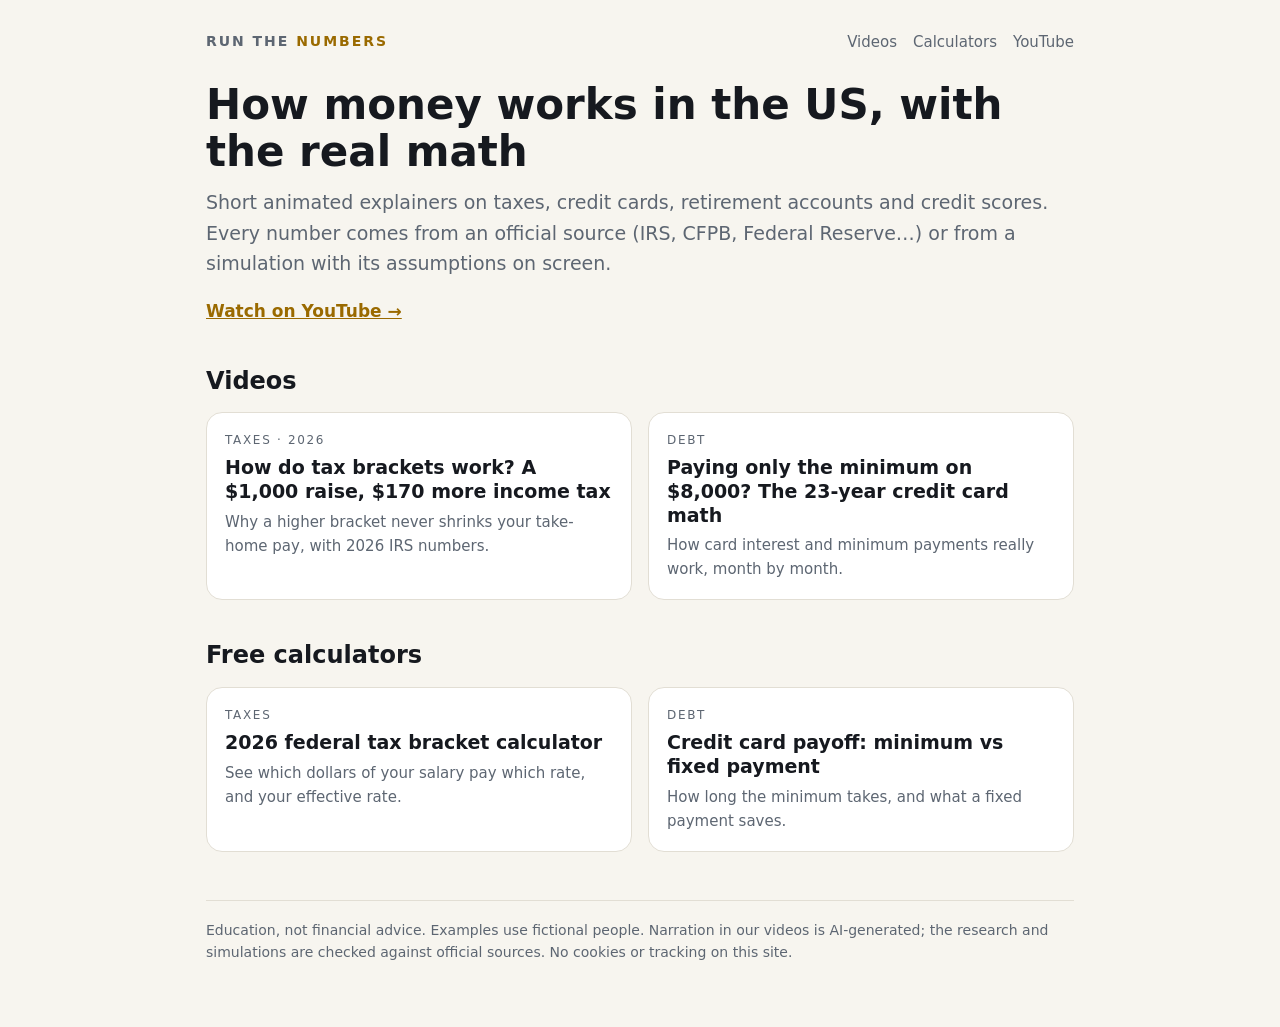
==== index.html @ 93d86e3c "Run the Numbers site v1: home, 2 episode pages, 2 calculators Co-Authored-By: Claude Opus 5.5 <norep" ====
<!doctype html>
<html lang="en"><head><meta charset="utf-8"><meta name="viewport" content="width=device-width,initial-scale=1">
<title>Run the Numbers — US money, explained with real math</title>
<meta name="description" content="Animated explainers and free calculators on how money works in the US: taxes, credit cards, retirement accounts, credit scores. Every number from official sources.">
<link rel="stylesheet" href="style.css"></head><body><div class="wrap">
<header class="top"><a class="brand" href="./">RUN THE <b>NUMBERS</b></a>
<nav><a href="#videos">Videos</a><a href="#calculators">Calculators</a><a href="https://www.youtube.com/@RunTheNumbersO">YouTube</a></nav></header>

<h1>How money works in the US, with the real math</h1>
<p class="lead">Short animated explainers on taxes, credit cards, retirement accounts and credit scores. Every number comes from an official source (IRS, CFPB, Federal Reserve…) or from a simulation with its assumptions on screen.</p>
<p><a href="https://www.youtube.com/@RunTheNumbersO?sub_confirmation=1"><b>Watch on YouTube →</b></a></p>

<h2 id="videos">Videos</h2>
<div class="grid">
 <a class="card" href="episodes/tax-brackets-2026.html"><div class="k">Taxes · 2026</div><h3>How do tax brackets work? A $1,000 raise, $170 more income tax</h3><p>Why a higher bracket never shrinks your take-home pay, with 2026 IRS numbers.</p></a>
 <a class="card" href="episodes/credit-card-minimum-payment.html"><div class="k">Debt</div><h3>Paying only the minimum on $8,000? The 23-year credit card math</h3><p>How card interest and minimum payments really work, month by month.</p></a>
</div>

<h2 id="calculators">Free calculators</h2>
<div class="grid">
 <a class="card" href="calculators/tax-brackets-2026.html"><div class="k">Taxes</div><h3>2026 federal tax bracket calculator</h3><p>See which dollars of your salary pay which rate, and your effective rate.</p></a>
 <a class="card" href="calculators/credit-card-payoff.html"><div class="k">Debt</div><h3>Credit card payoff: minimum vs fixed payment</h3><p>How long the minimum takes, and what a fixed payment saves.</p></a>
</div>

<footer>Education, not financial advice. Examples use fictional people. Narration in our videos is AI-generated; the research and simulations are checked against official sources. No cookies or tracking on this site.</footer>
</div></body></html>
---- style.css ----
:root{--bg:#0E1116;--panel:#161B22;--line:#2A313B;--ink:#F2EFE6;--mut:#8A93A0;--good:#3DDC97;--bad:#FF5C5C;--warn:#FFC857;--acc:#FFC857}
@media (prefers-color-scheme: light){:root:not([data-theme="dark"]){--bg:#F7F5EF;--panel:#FFFFFF;--line:#E2DED4;--ink:#16191F;--mut:#5D6672;--good:#13996A;--bad:#D63A3A;--warn:#9A6A00;--acc:#9A6A00}}
:root[data-theme="light"]{--bg:#F7F5EF;--panel:#FFFFFF;--line:#E2DED4;--ink:#16191F;--mut:#5D6672;--good:#13996A;--bad:#D63A3A;--warn:#9A6A00;--acc:#9A6A00}
*{box-sizing:border-box}
body{margin:0;background:var(--bg);color:var(--ink);font:17px/1.6 system-ui,-apple-system,"Segoe UI",sans-serif}
.wrap{max-width:900px;margin:0 auto;padding:28px 16px 64px}
header.top{display:flex;justify-content:space-between;align-items:center;gap:12px;flex-wrap:wrap;margin-bottom:26px}
.brand{font-weight:800;letter-spacing:.14em;font-size:14px;color:var(--mut);text-decoration:none}.brand b{color:var(--acc)}
nav a{color:var(--mut);text-decoration:none;margin-left:16px;font-size:15px}nav a:hover{color:var(--ink)}
h1{font-size:clamp(28px,5vw,42px);line-height:1.12;margin:6px 0 12px}
h2{font-size:24px;margin:36px 0 12px}
p.lead{color:var(--mut);font-size:19px;margin:0 0 20px}
a{color:var(--acc)}
.grid{display:grid;grid-template-columns:repeat(auto-fit,minmax(260px,1fr));gap:16px}
.card{display:block;background:var(--panel);border:1px solid var(--line);border-radius:16px;padding:18px;text-decoration:none;color:var(--ink)}
.card:hover{border-color:var(--acc)}
.card .k{font-size:12px;letter-spacing:.14em;text-transform:uppercase;color:var(--mut)}
.card h3{margin:6px 0 6px;font-size:19px;line-height:1.25}.card p{margin:0;color:var(--mut);font-size:15px}
.video{position:relative;padding-top:56.25%;border-radius:16px;overflow:hidden;background:#000;margin:8px 0 20px}
.video iframe{position:absolute;inset:0;width:100%;height:100%;border:0}
.panel{background:var(--panel);border:1px solid var(--line);border-radius:16px;padding:20px}
.big{font:800 28px ui-monospace,Menlo,Consolas,monospace}
.note,footer{font-size:14px;color:var(--mut)}
footer{border-top:1px solid var(--line);margin-top:48px;padding-top:18px}
ul.src{padding-left:20px}ul.src li{margin:6px 0;font-size:15px;word-break:break-word}
table{width:100%;border-collapse:collapse;font-size:15px}td,th{padding:8px 6px;border-bottom:1px solid var(--line);text-align:left}
td.n,th.n{text-align:right;font-family:ui-monospace,Menlo,Consolas,monospace}
label{display:block;font-size:13px;color:var(--mut);margin-bottom:6px}
input,select{width:100%;padding:11px 12px;border-radius:10px;border:1px solid var(--line);background:var(--bg);color:var(--ink);font:600 18px ui-monospace,Menlo,Consolas,monospace}
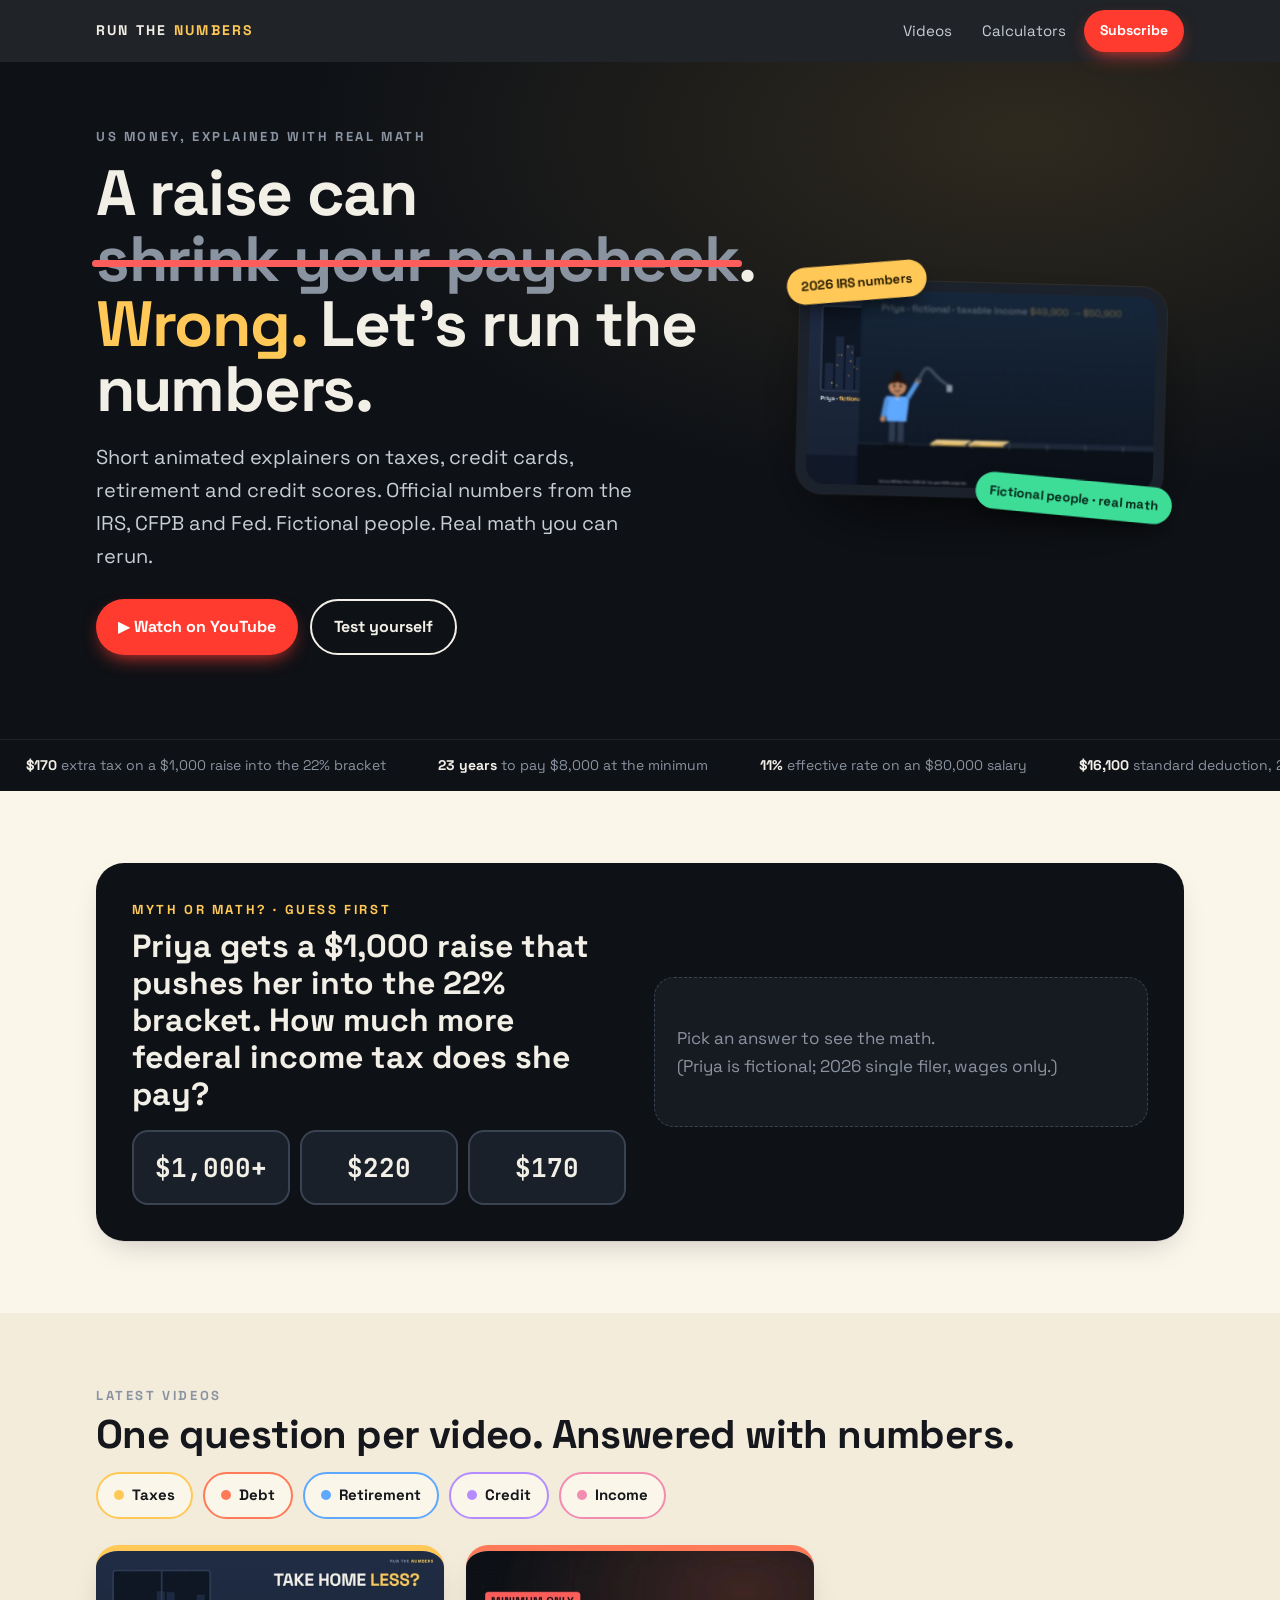
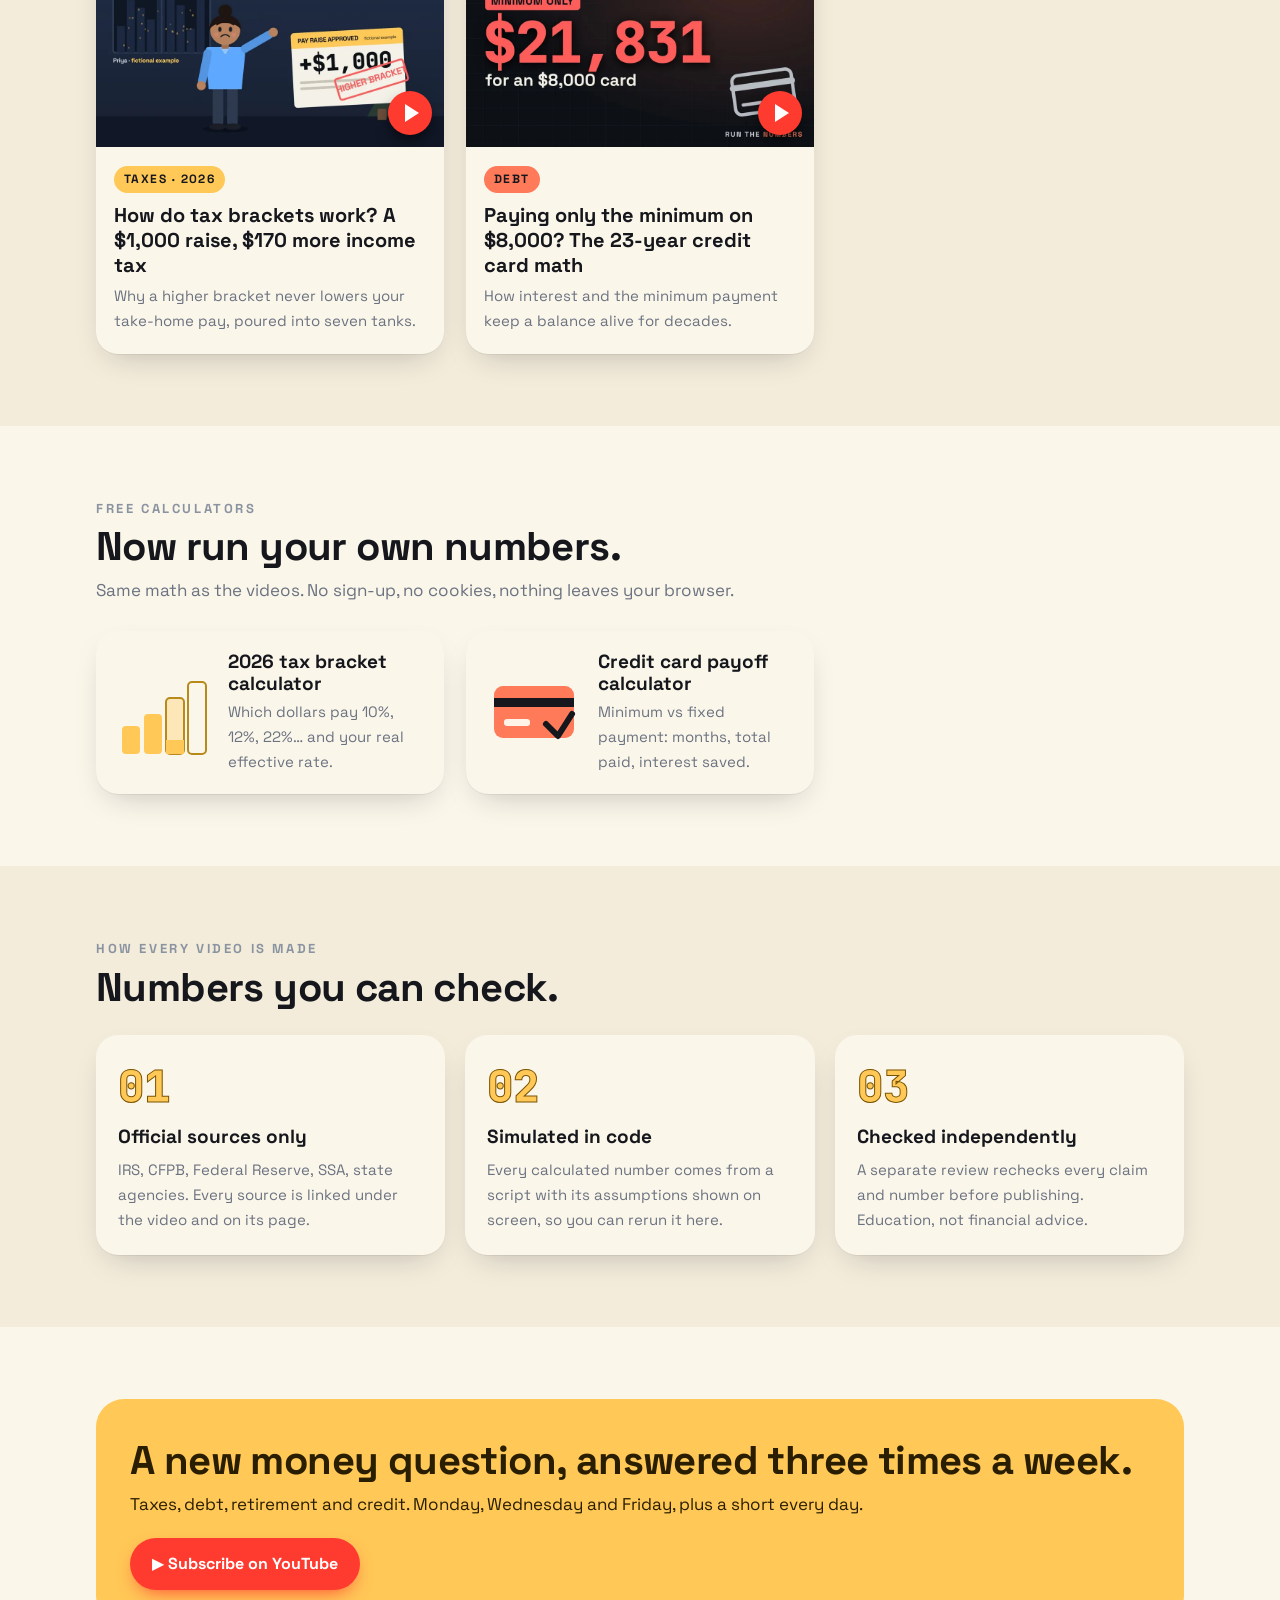
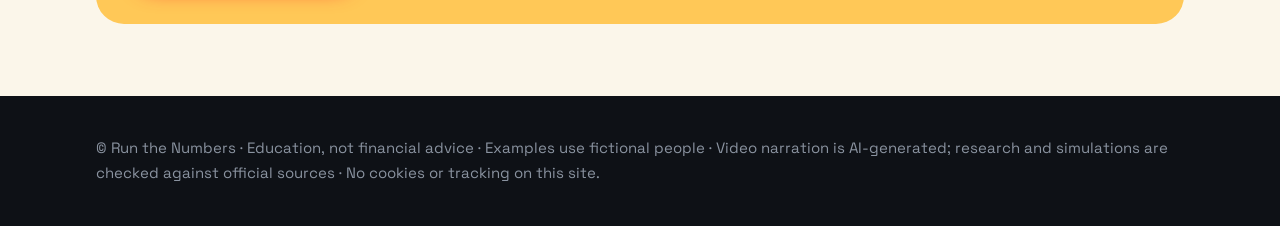
==== commit 6906c6f0: "Redesign: brand identity, hero loop, myth quiz, illustrated tank calculator, SEO structured data Co-" ====
--- a/index.html
+++ b/index.html
@@ -1,26 +1,86 @@
 <!doctype html>
 <html lang="en"><head><meta charset="utf-8"><meta name="viewport" content="width=device-width,initial-scale=1">
-<title>Run the Numbers — US money, explained with real math</title>
-<meta name="description" content="Animated explainers and free calculators on how money works in the US: taxes, credit cards, retirement accounts, credit scores. Every number from official sources.">
-<link rel="stylesheet" href="style.css"></head><body><div class="wrap">
-<header class="top"><a class="brand" href="./">RUN THE <b>NUMBERS</b></a>
-<nav><a href="#videos">Videos</a><a href="#calculators">Calculators</a><a href="https://www.youtube.com/@RunTheNumbersO">YouTube</a></nav></header>
+<title>Run the Numbers — How Money Works in the US, With the Real Math</title>
+<meta name="description" content="Animated explainers and free calculators on US taxes, credit cards, retirement accounts and credit scores. Every number comes from the IRS, CFPB or Federal Reserve, or from a simulation you can rerun.">
+<link rel="canonical" href="https://eedgarhm.github.io/run-the-numbers/">
+<meta property="og:type" content="website"><meta property="og:title" content="Run the Numbers — How money works in the US, with the real math">
+<meta property="og:description" content="Animated explainers + free calculators. Official numbers, fictional people, real math.">
+<meta property="og:image" content="https://eedgarhm.github.io/run-the-numbers/assets/og-tax-brackets.jpg"><meta name="twitter:card" content="summary_large_image">
+<meta name="theme-color" content="#0E1116">
+<link rel="preconnect" href="https://fonts.googleapis.com"><link rel="preconnect" href="https://fonts.gstatic.com" crossorigin>
+<link href="https://fonts.googleapis.com/css2?family=JetBrains+Mono:wght@500;800&family=Space+Grotesk:wght@500;700&display=swap" rel="stylesheet">
+<link rel="stylesheet" href="style.css">
+<script type="application/ld+json">{"@context":"https://schema.org","@graph":[
+{"@type":"Organization","name":"Run the Numbers","url":"https://eedgarhm.github.io/run-the-numbers/","sameAs":["https://www.youtube.com/@RunTheNumbersO"]},
+{"@type":"WebSite","name":"Run the Numbers","url":"https://eedgarhm.github.io/run-the-numbers/"}]}</script>
+</head><body>
+<header class="bar"><div class="wrap"><a class="logo" href="./">RUN THE <b>NUMBERS</b></a>
+<nav><a class="hide-sm" href="#videos">Videos</a><a class="hide-sm" href="#calculators">Calculators</a><a class="btn yt" href="https://www.youtube.com/@RunTheNumbersO?sub_confirmation=1">Subscribe</a></nav></div></header>
 
-<h1>How money works in the US, with the real math</h1>
-<p class="lead">Short animated explainers on taxes, credit cards, retirement accounts and credit scores. Every number comes from an official source (IRS, CFPB, Federal Reserve…) or from a simulation with its assumptions on screen.</p>
-<p><a href="https://www.youtube.com/@RunTheNumbersO?sub_confirmation=1"><b>Watch on YouTube →</b></a></p>
+<div class="hero"><div class="wrap">
+ <div>
+  <div class="eyebrow">US money, explained with real math</div>
+  <h1>A raise can <span class="strike">shrink your paycheck</span>.<br><em>Wrong.</em> Let's run the numbers.</h1>
+  <p class="lead">Short animated explainers on taxes, credit cards, retirement and credit scores. Official numbers from the IRS, CFPB and Fed. Fictional people. Real math you can rerun.</p>
+  <div class="ctas"><a class="btn yt" href="https://www.youtube.com/@RunTheNumbersO?sub_confirmation=1">▶ Watch on YouTube</a><a class="btn ghost" href="#myth">Test yourself</a></div>
+ </div>
+ <div class="tv"><span class="sticker a">2026 IRS numbers</span>
+  <video autoplay muted loop playsinline poster="assets/hero-tanks.jpg" aria-label="Animated scene: a fictional worker pours her income into tax-bracket tanks"><source src="assets/hero-tanks.mp4" type="video/mp4"></video>
+  <span class="sticker b">Fictional people · real math</span></div>
+</div>
+<div class="marquee"><div>
+ <span><b>$170</b> extra tax on a $1,000 raise into the 22% bracket</span><span><b>23 years</b> to pay $8,000 at the minimum</span><span><b>11%</b> effective rate on an $80,000 salary</span><span><b>$16,100</b> standard deduction, 2026</span>
+ <span><b>$170</b> extra tax on a $1,000 raise into the 22% bracket</span><span><b>23 years</b> to pay $8,000 at the minimum</span><span><b>11%</b> effective rate on an $80,000 salary</span><span><b>$16,100</b> standard deduction, 2026</span>
+</div></div></div>
 
-<h2 id="videos">Videos</h2>
-<div class="grid">
- <a class="card" href="episodes/tax-brackets-2026.html"><div class="k">Taxes · 2026</div><h3>How do tax brackets work? A $1,000 raise, $170 more income tax</h3><p>Why a higher bracket never shrinks your take-home pay, with 2026 IRS numbers.</p></a>
- <a class="card" href="episodes/credit-card-minimum-payment.html"><div class="k">Debt</div><h3>Paying only the minimum on $8,000? The 23-year credit card math</h3><p>How card interest and minimum payments really work, month by month.</p></a>
-</div>
+<section id="myth"><div class="wrap">
+ <div class="quiz">
+  <div><div class="eyebrow" style="color:var(--acc)">Myth or math? · guess first</div>
+   <h3>Priya gets a $1,000 raise that pushes her into the 22% bracket. How much more federal income tax does she pay?</h3>
+   <div class="opts" role="group" aria-label="Choose an answer"><button class="opt" data-v="1000">$1,000+</button><button class="opt" data-v="220">$220</button><button class="opt" data-v="170">$170</button></div></div>
+  <div class="reveal" id="rev"><div class="hint">Pick an answer to see the math. <br>(Priya is fictional; 2026 single filer, wages only.)</div></div>
+ </div>
+</div></section>
 
-<h2 id="calculators">Free calculators</h2>
-<div class="grid">
- <a class="card" href="calculators/tax-brackets-2026.html"><div class="k">Taxes</div><h3>2026 federal tax bracket calculator</h3><p>See which dollars of your salary pay which rate, and your effective rate.</p></a>
- <a class="card" href="calculators/credit-card-payoff.html"><div class="k">Debt</div><h3>Credit card payoff: minimum vs fixed payment</h3><p>How long the minimum takes, and what a fixed payment saves.</p></a>
-</div>
+<section class="alt" id="videos"><div class="wrap">
+ <div class="sec-h"><div><div class="eyebrow">Latest videos</div><h2>One question per video. Answered with numbers.</h2></div>
+  <div class="chips"><a class="chip" style="--c:var(--taxes)" href="#videos"><i></i>Taxes</a><a class="chip" style="--c:var(--debt)" href="#videos"><i></i>Debt</a><a class="chip" style="--c:var(--retire)" href="#videos"><i></i>Retirement</a><a class="chip" style="--c:var(--credit)" href="#videos"><i></i>Credit</a><a class="chip" style="--c:var(--income)" href="#videos"><i></i>Income</a></div></div>
+ <div class="eps">
+  <a class="ep" style="--c:var(--taxes)" href="episodes/tax-brackets-2026.html"><div class="th"><img src="assets/ep-tax-brackets.webp" alt="Take home less? A fictional worker with a raise letter stamped Higher Bracket" width="960" height="540" loading="lazy"><span class="play"></span></div>
+   <div class="tx"><span class="tag">Taxes · 2026</span><h3>How do tax brackets work? A $1,000 raise, $170 more income tax</h3><p>Why a higher bracket never lowers your take-home pay, poured into seven tanks.</p></div></a>
+  <a class="ep" style="--c:var(--debt)" href="episodes/credit-card-minimum-payment.html"><div class="th"><img src="assets/ep-credit-card.webp" alt="$21,831 paid for an $8,000 card, minimum only" width="960" height="540" loading="lazy"><span class="play"></span></div>
+   <div class="tx"><span class="tag">Debt</span><h3>Paying only the minimum on $8,000? The 23-year credit card math</h3><p>How interest and the minimum payment keep a balance alive for decades.</p></div></a>
+ </div>
+</div></section>
 
-<footer>Education, not financial advice. Examples use fictional people. Narration in our videos is AI-generated; the research and simulations are checked against official sources. No cookies or tracking on this site.</footer>
-</div></body></html>
+<section id="calculators"><div class="wrap">
+ <div class="sec-h"><div><div class="eyebrow">Free calculators</div><h2>Now run your own numbers.</h2><p class="sub">Same math as the videos. No sign-up, no cookies, nothing leaves your browser.</p></div></div>
+ <div class="calcs">
+  <a class="calc" style="--c:var(--taxes)" href="calculators/tax-brackets-2026.html"><svg viewBox="0 0 96 96" aria-hidden="true"><rect x="6" y="62" width="18" height="28" rx="4" fill="#FFC857"/><rect x="28" y="50" width="18" height="40" rx="4" fill="#FFC857"/><rect x="50" y="34" width="18" height="56" rx="4" fill="#FFC85755" stroke="#B88A1C" stroke-width="2"/><rect x="72" y="18" width="18" height="72" rx="4" fill="none" stroke="#B88A1C" stroke-width="2"/><rect x="50" y="76" width="18" height="14" fill="#FFC857"/></svg>
+   <div><h3>2026 tax bracket calculator</h3><p>Which dollars pay 10%, 12%, 22%… and your real effective rate.</p></div></a>
+  <a class="calc" style="--c:var(--debt)" href="calculators/credit-card-payoff.html"><svg viewBox="0 0 96 96" aria-hidden="true"><rect x="8" y="22" width="80" height="52" rx="9" fill="#FF7A59"/><rect x="8" y="34" width="80" height="9" fill="#15171C"/><rect x="18" y="55" width="26" height="7" rx="3" fill="#FFF3E8"/><path d="M60 60 L72 72 L86 50" fill="none" stroke="#15171C" stroke-width="6" stroke-linecap="round" stroke-linejoin="round"/></svg>
+   <div><h3>Credit card payoff calculator</h3><p>Minimum vs fixed payment: months, total paid, interest saved.</p></div></a>
+ </div>
+</div></section>
+
+<section class="alt"><div class="wrap">
+ <div class="sec-h"><div><div class="eyebrow">How every video is made</div><h2>Numbers you can check.</h2></div></div>
+ <div class="steps">
+  <div class="step"><h3>Official sources only</h3><p>IRS, CFPB, Federal Reserve, SSA, state agencies. Every source is linked under the video and on its page.</p></div>
+  <div class="step"><h3>Simulated in code</h3><p>Every calculated number comes from a script with its assumptions shown on screen, so you can rerun it here.</p></div>
+  <div class="step"><h3>Checked independently</h3><p>A separate review rechecks every claim and number before publishing. Education, not financial advice.</p></div>
+ </div>
+</div></section>
+
+<section><div class="wrap"><div class="cta-band"><div><h2>A new money question, answered three times a week.</h2><p>Taxes, debt, retirement and credit. Monday, Wednesday and Friday, plus a short every day.</p></div><a class="btn yt" href="https://www.youtube.com/@RunTheNumbersO?sub_confirmation=1">▶ Subscribe on YouTube</a></div></div></section>
+
+<footer class="site"><div class="wrap">© Run the Numbers · Education, not financial advice · Examples use fictional people · Video narration is AI-generated; research and simulations are checked against official sources · No cookies or tracking on this site.</div></footer>
+<script>
+const A={"1000":"No: only the dollars above the line pay 22%.","220":"Close, but only half of the raise crosses the line.","170":"Exactly."};
+document.querySelectorAll('.opt').forEach(b=>b.addEventListener('click',()=>{
+  document.querySelectorAll('.opt').forEach(o=>{o.classList.toggle('right',o.dataset.v==='170');o.classList.toggle('wrong',o.dataset.v!=='170')});
+  const r=document.getElementById('rev');
+  r.innerHTML=`<div class="hint">${A[b.dataset.v]} Her taxable income goes from $49,900 to $50,900:</div><div class="big num" id="cnt">+$0</div><div class="hint">$500 still pays 12% ($60) · $500 pays 22% ($110). Her pay after federal income tax still rises about $830.</div><p style="margin:12px 0 0"><a href="episodes/tax-brackets-2026.html" style="color:#FFC857;font-weight:700">Watch the full breakdown →</a></p>`;
+  let t0=null;const step=t=>{t0??=t;const p=Math.min(1,(t-t0)/900);document.getElementById('cnt').textContent='+$'+Math.round(170*(1-Math.pow(1-p,3)));if(p<1)requestAnimationFrame(step)};requestAnimationFrame(step)}));
+</script>
+</body></html>
--- a/style.css
+++ b/style.css
@@ -1,29 +1,131 @@
-:root{--bg:#0E1116;--panel:#161B22;--line:#2A313B;--ink:#F2EFE6;--mut:#8A93A0;--good:#3DDC97;--bad:#FF5C5C;--warn:#FFC857;--acc:#FFC857}
-@media (prefers-color-scheme: light){:root:not([data-theme="dark"]){--bg:#F7F5EF;--panel:#FFFFFF;--line:#E2DED4;--ink:#16191F;--mut:#5D6672;--good:#13996A;--bad:#D63A3A;--warn:#9A6A00;--acc:#9A6A00}}
-:root[data-theme="light"]{--bg:#F7F5EF;--panel:#FFFFFF;--line:#E2DED4;--ink:#16191F;--mut:#5D6672;--good:#13996A;--bad:#D63A3A;--warn:#9A6A00;--acc:#9A6A00}
+/* Run the Numbers — sitio. Marca: Space Grotesk + JetBrains Mono, fondo de canal #0E1116, color por serie. */
+:root{
+  --paper:#FBF6EA;--paper2:#F3ECDB;--ink:#15171C;--ink2:#3C4250;--mut:#6B7280;--line:#E4DBC6;
+  --night:#0E1116;--night2:#171C24;--cream:#F2EFE6;
+  --debt:#FF7A59;--taxes:#FFC857;--retire:#5EA8FF;--credit:#B58CFF;--income:#F28CB1;--housing:#3DDC97;--health:#2EC4B6;
+  --good:#13996A;--bad:#D63A3A;--warn:#C98A00;--acc:#FFC857;--accInk:#7A5300;
+  --r:22px;--shadow:0 1px 0 rgba(21,23,28,.06),0 12px 32px -14px rgba(21,23,28,.28);
+}
+@media (prefers-color-scheme: dark){:root:not([data-theme="light"]){--paper:#12161D;--paper2:#181E27;--ink:#F2EFE6;--ink2:#C9CED6;--mut:#8A93A0;--line:#283040;--good:#3DDC97;--bad:#FF6B6B;--accInk:#FFC857;--shadow:0 12px 32px -14px rgba(0,0,0,.6)}}
+:root[data-theme="dark"]{--paper:#12161D;--paper2:#181E27;--ink:#F2EFE6;--ink2:#C9CED6;--mut:#8A93A0;--line:#283040;--good:#3DDC97;--bad:#FF6B6B;--accInk:#FFC857}
 *{box-sizing:border-box}
-body{margin:0;background:var(--bg);color:var(--ink);font:17px/1.6 system-ui,-apple-system,"Segoe UI",sans-serif}
-.wrap{max-width:900px;margin:0 auto;padding:28px 16px 64px}
-header.top{display:flex;justify-content:space-between;align-items:center;gap:12px;flex-wrap:wrap;margin-bottom:26px}
-.brand{font-weight:800;letter-spacing:.14em;font-size:14px;color:var(--mut);text-decoration:none}.brand b{color:var(--acc)}
-nav a{color:var(--mut);text-decoration:none;margin-left:16px;font-size:15px}nav a:hover{color:var(--ink)}
-h1{font-size:clamp(28px,5vw,42px);line-height:1.12;margin:6px 0 12px}
-h2{font-size:24px;margin:36px 0 12px}
-p.lead{color:var(--mut);font-size:19px;margin:0 0 20px}
-a{color:var(--acc)}
-.grid{display:grid;grid-template-columns:repeat(auto-fit,minmax(260px,1fr));gap:16px}
-.card{display:block;background:var(--panel);border:1px solid var(--line);border-radius:16px;padding:18px;text-decoration:none;color:var(--ink)}
-.card:hover{border-color:var(--acc)}
-.card .k{font-size:12px;letter-spacing:.14em;text-transform:uppercase;color:var(--mut)}
-.card h3{margin:6px 0 6px;font-size:19px;line-height:1.25}.card p{margin:0;color:var(--mut);font-size:15px}
-.video{position:relative;padding-top:56.25%;border-radius:16px;overflow:hidden;background:#000;margin:8px 0 20px}
+html{scroll-behavior:smooth}
+body{margin:0;background:var(--paper);color:var(--ink);font:17px/1.65 "Space Grotesk",system-ui,-apple-system,"Segoe UI",sans-serif;-webkit-font-smoothing:antialiased}
+img,video{max-width:100%;height:auto;display:block}
+a{color:inherit}
+.mono,.num{font-family:"JetBrains Mono",ui-monospace,Menlo,Consolas,monospace}
+.wrap{max-width:1120px;margin:0 auto;padding:0 16px}
+/* barra superior */
+.bar{position:sticky;top:0;z-index:20;background:color-mix(in srgb,var(--night) 92%,transparent);backdrop-filter:blur(10px);color:var(--cream)}
+.bar .wrap{display:flex;align-items:center;justify-content:space-between;gap:12px;height:62px}
+.logo{font-weight:700;letter-spacing:.16em;font-size:14px;text-decoration:none;color:var(--cream);white-space:nowrap}.logo b{color:var(--acc)}
+.bar nav{display:flex;gap:6px;align-items:center}
+.bar nav a{text-decoration:none;font-size:15px;padding:8px 12px;border-radius:999px;color:#C9CED6}.bar nav a:hover{background:#ffffff14;color:#fff}
+.btn{display:inline-flex;align-items:center;gap:8px;font-weight:700;text-decoration:none;border:0;cursor:pointer;border-radius:999px;padding:13px 22px;font-size:16px;font-family:inherit;transition:transform .15s,box-shadow .15s}
+.btn:hover{transform:translateY(-2px)}
+.btn.yt{background:#FF3B30;color:#fff;box-shadow:0 8px 20px -8px #FF3B30}
+.btn.ghost{background:transparent;color:inherit;border:2px solid currentColor}
+.bar .btn{padding:9px 16px;font-size:14px}
+@media (max-width:640px){.bar nav a.hide-sm{display:none}}
+/* portada */
+.hero{background:radial-gradient(1200px 600px at 80% 10%,#FFC85722,transparent 60%),var(--night);color:var(--cream);overflow:hidden;position:relative}
+.hero .wrap{display:grid;grid-template-columns:1.05fr .95fr;gap:42px;align-items:center;padding-top:64px;padding-bottom:84px}
+@media (max-width:880px){.hero .wrap{grid-template-columns:1fr;padding-top:40px;padding-bottom:56px}}
+.eyebrow{font-size:13px;letter-spacing:.2em;text-transform:uppercase;color:#8A93A0;font-weight:700}
+.hero h1{font-size:clamp(36px,6vw,64px);line-height:1.02;margin:14px 0 18px;letter-spacing:-.02em}
+.hero h1 .strike{position:relative;color:#8A93A0;white-space:nowrap}
+.hero h1 .strike:after{content:"";position:absolute;left:-4px;right:-4px;top:52%;height:7px;border-radius:4px;background:#FF5C5C;transform:scaleX(0);transform-origin:left;animation:strike .7s .6s forwards cubic-bezier(.2,.8,.2,1)}
+@keyframes strike{to{transform:scaleX(1)}}
+.hero h1 em{font-style:normal;color:var(--acc)}
+.hero p.lead{font-size:20px;color:#C9CED6;max-width:560px;margin:0 0 26px}
+.hero .ctas{display:flex;gap:12px;flex-wrap:wrap}
+.tv{position:relative;border-radius:26px;padding:10px;background:#1C222C;box-shadow:0 30px 80px -30px #000,0 0 0 1px #ffffff12;transform:rotate(1.5deg)}
+.tv video,.tv img{border-radius:18px;width:100%;aspect-ratio:16/9;object-fit:cover}
+.sticker{position:absolute;font-weight:700;font-size:13px;padding:8px 14px;border-radius:999px;box-shadow:0 10px 24px -10px #000;white-space:nowrap}
+.sticker.a{left:-14px;top:-16px;background:var(--acc);color:#2A1E00;transform:rotate(-6deg)}
+.sticker.b{right:-10px;bottom:-16px;background:#3DDC97;color:#06281A;transform:rotate(4deg)}
+.marquee{border-top:1px solid #ffffff14;color:#8A93A0;font-size:14px;white-space:nowrap;overflow:hidden}
+.marquee div{display:inline-block;padding:14px 0;animation:mq 40s linear infinite}
+.marquee span{margin:0 26px}.marquee b{color:var(--cream)}
+@keyframes mq{to{transform:translateX(-50%)}}
+/* secciones */
+section{padding:72px 0}
+section.alt{background:var(--paper2)}
+.sec-h{display:flex;align-items:end;justify-content:space-between;gap:16px;flex-wrap:wrap;margin-bottom:26px}
+h2{font-size:clamp(28px,4vw,40px);line-height:1.08;margin:6px 0 0;letter-spacing:-.015em}
+.sub{color:var(--mut);margin:8px 0 0;max-width:640px}
+/* quiz */
+.quiz{display:grid;grid-template-columns:1fr 1fr;gap:28px;align-items:center;background:var(--night);color:var(--cream);border-radius:28px;padding:36px;box-shadow:var(--shadow)}
+@media (max-width:820px){.quiz{grid-template-columns:1fr;padding:24px}}
+.quiz h3{font-size:clamp(24px,3vw,32px);line-height:1.15;margin:8px 0 10px}
+.opts{display:grid;grid-template-columns:repeat(3,1fr);gap:10px;margin-top:18px}
+.opt{font:700 26px "JetBrains Mono",monospace;padding:18px 8px;border-radius:16px;border:2px solid #3A4352;background:#1A2029;color:var(--cream);cursor:pointer;transition:transform .15s,border-color .15s,background .25s}
+.opt:hover{transform:translateY(-3px);border-color:var(--acc)}
+.opt.right{background:#3DDC97;color:#06281A;border-color:#3DDC97}
+.opt.wrong{opacity:.45}
+.reveal{min-height:150px;border-radius:20px;background:#161B22;padding:22px;border:1px dashed #3A4352;display:flex;flex-direction:column;justify-content:center}
+.reveal .big{font:800 54px "JetBrains Mono",monospace;color:#3DDC97;line-height:1}
+.reveal .hint{color:#8A93A0}
+/* series */
+.chips{display:flex;flex-wrap:wrap;gap:10px}
+.chip{display:inline-flex;align-items:center;gap:8px;padding:9px 16px;border-radius:999px;font-weight:700;font-size:15px;background:var(--paper);border:2px solid var(--c);text-decoration:none}
+.chip i{width:10px;height:10px;border-radius:50%;background:var(--c)}
+/* videos */
+.eps{display:grid;grid-template-columns:repeat(auto-fill,minmax(320px,1fr));gap:22px}
+.ep{display:block;text-decoration:none;background:var(--paper);border-radius:var(--r);overflow:hidden;box-shadow:var(--shadow);border-top:6px solid var(--c);transition:transform .2s,box-shadow .2s}
+.ep:hover{transform:translateY(-4px) rotate(-.3deg);box-shadow:0 22px 44px -18px rgba(21,23,28,.45)}
+.ep .th{position:relative;overflow:hidden}.ep .th img{aspect-ratio:16/9;object-fit:cover;transition:transform .5s}
+.ep:hover .th img{transform:scale(1.05)}
+.ep .play{position:absolute;right:12px;bottom:12px;width:44px;height:44px;border-radius:50%;background:#FF3B30;display:grid;place-items:center;box-shadow:0 8px 18px -6px #000}
+.ep .play:after{content:"";border-left:14px solid #fff;border-top:9px solid transparent;border-bottom:9px solid transparent;margin-left:4px}
+.ep .tx{padding:16px 18px 20px}
+.tag{display:inline-block;font-size:12px;font-weight:700;letter-spacing:.12em;text-transform:uppercase;padding:4px 10px;border-radius:999px;background:var(--c);color:#15171C}
+.ep h3{font-size:20px;line-height:1.25;margin:10px 0 6px}.ep p{margin:0;color:var(--mut);font-size:15px}
+/* calculadoras */
+.calcs{display:grid;grid-template-columns:repeat(auto-fill,minmax(300px,1fr));gap:22px}
+.calc{display:grid;grid-template-columns:96px 1fr;gap:16px;align-items:center;text-decoration:none;background:var(--paper);border-radius:var(--r);padding:18px;box-shadow:var(--shadow);border:2px solid transparent;transition:border-color .2s,transform .2s}
+.calc:hover{border-color:var(--c);transform:translateY(-3px)}
+.calc svg{width:96px;height:96px}
+.calc h3{margin:0 0 4px;font-size:19px;line-height:1.2}.calc p{margin:0;color:var(--mut);font-size:15px}
+/* cómo lo hacemos */
+.steps{display:grid;grid-template-columns:repeat(3,1fr);gap:20px;counter-reset:s}
+@media (max-width:820px){.steps{grid-template-columns:1fr}}
+.step{background:var(--paper);border-radius:var(--r);padding:22px;box-shadow:var(--shadow);position:relative}
+.step:before{counter-increment:s;content:"0" counter(s);font:800 44px "JetBrains Mono",monospace;color:var(--acc);-webkit-text-stroke:1px var(--accInk)}
+.step h3{margin:6px 0 6px;font-size:19px}.step p{margin:0;color:var(--mut);font-size:15px}
+/* suscripción */
+.cta-band{background:var(--acc);color:#2A1E00;border-radius:28px;padding:34px;display:flex;gap:20px;align-items:center;justify-content:space-between;flex-wrap:wrap}
+.cta-band h2{color:#2A1E00}.cta-band p{margin:8px 0 0}
+/* páginas de episodio y calculadoras */
+.page-hero{background:var(--night);color:var(--cream);padding:42px 0 54px;border-bottom:8px solid var(--c)}
+.page-hero h1{font-size:clamp(30px,4.6vw,50px);line-height:1.06;margin:12px 0 0;letter-spacing:-.015em;max-width:900px}
+.crumb{font-size:14px;color:#8A93A0}.crumb a{color:#C9CED6}
+.video{position:relative;padding-top:56.25%;border-radius:20px;overflow:hidden;background:#000;box-shadow:var(--shadow);margin-top:-30px}
 .video iframe{position:absolute;inset:0;width:100%;height:100%;border:0}
-.panel{background:var(--panel);border:1px solid var(--line);border-radius:16px;padding:20px}
-.big{font:800 28px ui-monospace,Menlo,Consolas,monospace}
-.note,footer{font-size:14px;color:var(--mut)}
-footer{border-top:1px solid var(--line);margin-top:48px;padding-top:18px}
-ul.src{padding-left:20px}ul.src li{margin:6px 0;font-size:15px;word-break:break-word}
-table{width:100%;border-collapse:collapse;font-size:15px}td,th{padding:8px 6px;border-bottom:1px solid var(--line);text-align:left}
-td.n,th.n{text-align:right;font-family:ui-monospace,Menlo,Consolas,monospace}
-label{display:block;font-size:13px;color:var(--mut);margin-bottom:6px}
-input,select{width:100%;padding:11px 12px;border-radius:10px;border:1px solid var(--line);background:var(--bg);color:var(--ink);font:600 18px ui-monospace,Menlo,Consolas,monospace}
+.cols{display:grid;grid-template-columns:1fr 320px;gap:36px;margin-top:36px}
+@media (max-width:900px){.cols{grid-template-columns:1fr}}
+.answer{background:var(--paper2);border-left:6px solid var(--c);border-radius:0 18px 18px 0;padding:18px 22px;font-size:19px}
+.answer b{background:linear-gradient(transparent 60%,color-mix(in srgb,var(--c) 55%,transparent) 0)}
+.side{position:sticky;top:84px;align-self:start;display:flex;flex-direction:column;gap:16px}
+.box{background:var(--paper2);border-radius:18px;padding:18px}
+.box .btn{width:100%;justify-content:center;margin-top:10px}
+details{background:var(--paper2);border-radius:14px;padding:14px 18px;margin:10px 0}
+summary{font-weight:700;cursor:pointer}
+table{width:100%;border-collapse:collapse;font-size:16px}td,th{padding:9px 8px;border-bottom:1px solid var(--line);text-align:left}
+td.n,th.n{text-align:right;font-family:"JetBrains Mono",monospace}
+ul.src li{margin:6px 0;word-break:break-word}
+.note{font-size:15px;color:var(--mut)}
+footer.site{background:var(--night);color:#8A93A0;padding:40px 0;font-size:15px}
+footer.site a{color:#C9CED6}
+/* controles de calculadora */
+.ctrl{background:var(--paper);border-radius:20px;padding:20px;box-shadow:var(--shadow)}
+.field{margin-bottom:16px}.field label{display:flex;justify-content:space-between;font-weight:700;margin-bottom:8px}
+.field label output{font-family:"JetBrains Mono",monospace;color:var(--accInk)}
+input[type=range]{width:100%;accent-color:var(--c,var(--acc))}
+input[type=number]{width:100%;padding:12px 14px;border-radius:12px;border:2px solid var(--line);background:var(--paper);color:var(--ink);font:700 18px "JetBrains Mono",monospace}
+.kpis{display:grid;grid-template-columns:repeat(auto-fit,minmax(160px,1fr));gap:14px;margin:18px 0}
+.kpi{background:var(--paper);border-radius:18px;padding:16px;box-shadow:var(--shadow)}
+.kpi .l{font-size:13px;color:var(--mut);font-weight:700;text-transform:uppercase;letter-spacing:.08em}
+.kpi .v{font:800 30px "JetBrains Mono",monospace;line-height:1.1;margin-top:6px}
+.share{display:flex;gap:10px;align-items:center;flex-wrap:wrap;margin-top:12px}
+@media (prefers-reduced-motion: reduce){*{animation:none!important;transition:none!important}}
